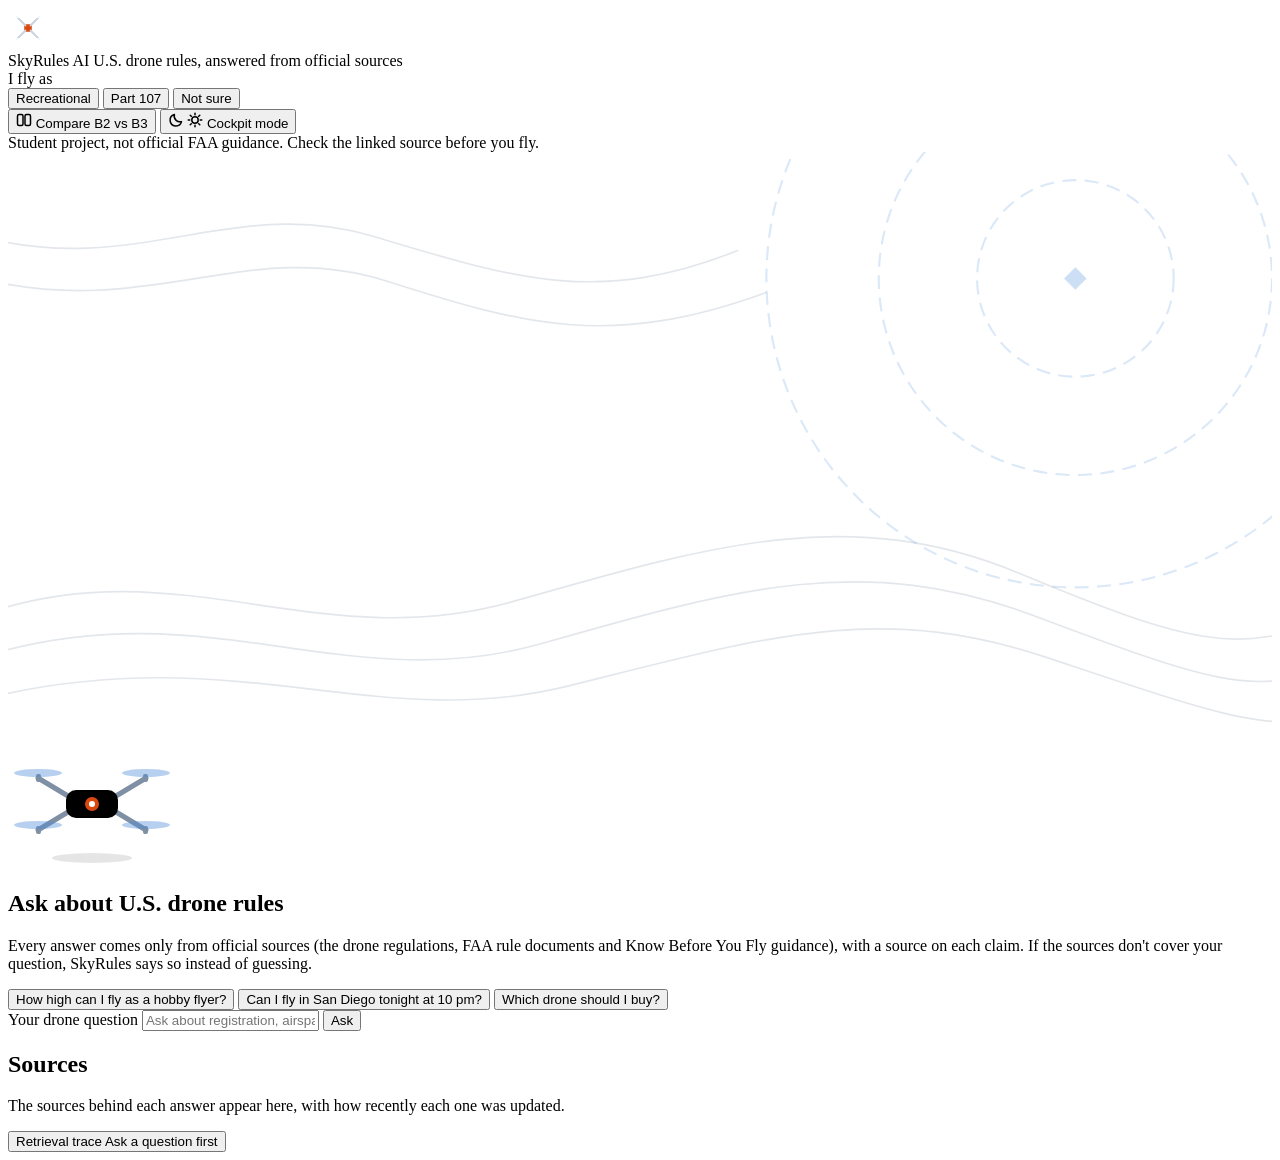
==== src/app/static/index.html @ 3227fcc3 "feat: add chat page with live preflight, cited answers and B2 vs B3 compare The demo needs a browser" ====
<!doctype html>
<html lang="en">
<head>
<meta charset="utf-8">
<meta name="viewport" content="width=device-width, initial-scale=1">
<title>SkyRules AI</title>
<link rel="preconnect" href="https://fonts.googleapis.com">
<link rel="preconnect" href="https://fonts.gstatic.com" crossorigin>
<link rel="stylesheet" href="https://fonts.googleapis.com/css2?family=IBM+Plex+Mono:wght@400;500;600&amp;family=IBM+Plex+Sans:wght@400;500;600;700&amp;display=swap">
<link rel="stylesheet" href="/static/styles.css">
</head>
<body>

<header class="site-header">
  <div class="brand">
    <svg width="40" height="40" viewBox="0 0 64 64" aria-hidden="true">
      <rect x="26" y="26" width="12" height="12" rx="3" fill="#D9480F"></rect>
      <line x1="28" y1="28" x2="14" y2="14" stroke="#C9D3DD" stroke-width="3" stroke-linecap="round"></line>
      <line x1="36" y1="28" x2="50" y2="14" stroke="#C9D3DD" stroke-width="3" stroke-linecap="round"></line>
      <line x1="28" y1="36" x2="14" y2="50" stroke="#C9D3DD" stroke-width="3" stroke-linecap="round"></line>
      <line x1="36" y1="36" x2="50" y2="50" stroke="#C9D3DD" stroke-width="3" stroke-linecap="round"></line>
      <ellipse class="sr-rotor" cx="14" cy="14" rx="10" ry="2.5" fill="#FFFFFF" fill-opacity="0.8"></ellipse>
      <ellipse class="sr-rotor" cx="50" cy="14" rx="10" ry="2.5" fill="#FFFFFF" fill-opacity="0.8"></ellipse>
      <ellipse class="sr-rotor" cx="14" cy="50" rx="10" ry="2.5" fill="#FFFFFF" fill-opacity="0.8"></ellipse>
      <ellipse class="sr-rotor" cx="50" cy="50" rx="10" ry="2.5" fill="#FFFFFF" fill-opacity="0.8"></ellipse>
    </svg>
    <div class="brand-text">
      <span class="brand-name">SkyRules AI</span>
      <span class="brand-sub">U.S. drone rules, answered from official sources</span>
    </div>
  </div>
  <div class="controls">
    <span id="pilot-label" class="pilot-label">I fly as</span>
    <div class="pilot-group" role="group" aria-labelledby="pilot-label">
      <button type="button" class="pilot-btn" data-pilot="recreational" aria-pressed="false">Recreational</button>
      <button type="button" class="pilot-btn" data-pilot="part107" aria-pressed="false">Part 107</button>
      <button type="button" class="pilot-btn" data-pilot="not_sure" aria-pressed="true">Not sure</button>
    </div>
    <button type="button" id="compare-btn" class="head-btn compare" aria-pressed="false">
      <svg width="16" height="16" viewBox="0 0 16 16" aria-hidden="true"><rect x="1.5" y="2.5" width="5.5" height="11" rx="1.5" fill="none" stroke="currentColor" stroke-width="1.5"></rect><rect x="9" y="2.5" width="5.5" height="11" rx="1.5" fill="none" stroke="currentColor" stroke-width="1.5"></rect></svg>
      <span>Compare B2 vs B3</span>
    </button>
    <button type="button" id="theme-btn" class="head-btn" aria-pressed="false">
      <svg id="theme-moon" width="16" height="16" viewBox="0 0 16 16" aria-hidden="true"><path d="M13.5 9.6A5.8 5.8 0 0 1 6.4 2.5a5.8 5.8 0 1 0 7.1 7.1z" fill="none" stroke="currentColor" stroke-width="1.5" stroke-linejoin="round"></path></svg>
      <svg id="theme-sun" width="16" height="16" viewBox="0 0 16 16" aria-hidden="true" hidden><circle cx="8" cy="8" r="3.2" fill="none" stroke="currentColor" stroke-width="1.5"></circle><path d="M8 1.2v1.6M8 13.2v1.6M1.2 8h1.6M13.2 8h1.6M3.2 3.2l1.1 1.1M11.7 11.7l1.1 1.1M3.2 12.8l1.1-1.1M11.7 4.3l1.1-1.1" stroke="currentColor" stroke-width="1.5" stroke-linecap="round"></path></svg>
      <span id="theme-label">Cockpit mode</span>
    </button>
    <span id="mock-tag" class="mock-tag" hidden>Mock events, not a real run</span>
  </div>
</header>

<div class="banner">Student project, not official FAA guidance. Check the linked source before you fly.</div>

<main class="layout">
  <section class="conversation" aria-label="Conversation">

    <div id="empty-state" class="card empty">
      <svg class="empty-bg" aria-hidden="true" width="100%" height="100%" viewBox="0 0 900 420" preserveAspectRatio="xMidYMid slice">
        <g fill="none" stroke="#4C8BD6" stroke-opacity="0.2" stroke-width="1.5">
          <circle cx="760" cy="90" r="70" stroke-dasharray="10 6"></circle>
          <circle cx="760" cy="90" r="140" stroke-dasharray="10 6"></circle>
          <circle cx="760" cy="90" r="220" stroke-dasharray="10 6"></circle>
        </g>
        <g fill="none" stroke="#7F90A4" stroke-opacity="0.22" stroke-width="1.2">
          <path d="M-20 330 C 120 280, 220 360, 360 320 S 600 250, 720 300 S 880 360, 940 330"></path>
          <path d="M-20 360 C 140 310, 240 390, 380 350 S 610 285, 730 330 S 890 390, 940 365"></path>
          <path d="M-20 390 C 160 345, 260 415, 400 380 S 620 320, 740 360 S 900 415, 940 400"></path>
          <path d="M-20 60 C 90 90, 160 30, 260 60 S 420 110, 520 70"></path>
          <path d="M-20 90 C 100 120, 170 60, 270 92 S 430 140, 540 100"></path>
        </g>
        <g fill="#4C8BD6" fill-opacity="0.28"><path d="M760 82 l8 8 l-8 8 l-8 -8z"></path></g>
      </svg>
      <div class="empty-body">
        <svg class="sr-bob" width="168" height="120" viewBox="0 0 168 120" role="img" aria-label="Drone hovering">
          <ellipse cx="84" cy="112" rx="40" ry="5" style="fill: var(--ink); fill-opacity: 0.1"></ellipse>
          <line x1="60" y1="50" x2="30" y2="32" stroke="#7F90A4" stroke-width="5" stroke-linecap="round"></line>
          <line x1="108" y1="50" x2="138" y2="32" stroke="#7F90A4" stroke-width="5" stroke-linecap="round"></line>
          <line x1="60" y1="66" x2="30" y2="84" stroke="#7F90A4" stroke-width="5" stroke-linecap="round"></line>
          <line x1="108" y1="66" x2="138" y2="84" stroke="#7F90A4" stroke-width="5" stroke-linecap="round"></line>
          <rect x="58" y="44" width="52" height="28" rx="10" style="fill: var(--droneBody)"></rect>
          <circle cx="84" cy="58" r="7" fill="#D9480F"></circle>
          <circle cx="84" cy="58" r="3" fill="#FFFFFF"></circle>
          <rect x="28" y="28" width="5" height="8" rx="2" fill="#7F90A4"></rect>
          <rect x="135" y="28" width="5" height="8" rx="2" fill="#7F90A4"></rect>
          <rect x="28" y="80" width="5" height="8" rx="2" fill="#7F90A4"></rect>
          <rect x="135" y="80" width="5" height="8" rx="2" fill="#7F90A4"></rect>
          <ellipse class="sr-rotor" cx="30" cy="27" rx="24" ry="4" fill="#4C8BD6" fill-opacity="0.4"></ellipse>
          <ellipse class="sr-rotor" cx="138" cy="27" rx="24" ry="4" fill="#4C8BD6" fill-opacity="0.4"></ellipse>
          <ellipse class="sr-rotor" cx="30" cy="79" rx="24" ry="4" fill="#4C8BD6" fill-opacity="0.4"></ellipse>
          <ellipse class="sr-rotor" cx="138" cy="79" rx="24" ry="4" fill="#4C8BD6" fill-opacity="0.4"></ellipse>
        </svg>
        <h1>Ask about U.S. drone rules</h1>
        <p>Every answer comes only from official sources (the drone regulations, FAA rule documents and Know Before You Fly guidance), with a source on each claim. If the sources don't cover your question, SkyRules says so instead of guessing.</p>
        <div class="chips">
          <button type="button" class="example-chip">How high can I fly as a hobby flyer?</button>
          <button type="button" class="example-chip">Can I fly in San Diego tonight at 10 pm?</button>
          <button type="button" class="example-chip">Which drone should I buy?</button>
        </div>
      </div>
    </div>

    <div id="thread" hidden></div>

    <form id="ask-form" class="ask-form">
      <label for="ask-input" class="sr-only">Your drone question</label>
      <input id="ask-input" class="ask-input" type="text" autocomplete="off" maxlength="1000"
             placeholder="Ask about registration, airspace, Remote ID, night flying...">
      <button type="submit" id="ask-btn" class="ask-btn">Ask</button>
    </form>
    <div id="live" class="sr-only" aria-live="polite"></div>
  </section>

  <aside class="side" aria-label="Sources and trace">
    <div class="card sources">
      <div class="card-head">
        <h2>Sources</h2>
        <span id="source-count" class="count"></span>
      </div>
      <p id="sources-empty" class="empty-note">The sources behind each answer appear here, with how recently each one was updated.</p>
      <div id="source-list" class="sources-list"></div>
    </div>

    <div class="card trace">
      <button type="button" id="trace-toggle" class="trace-toggle" aria-expanded="false" aria-controls="trace-body">
        <span>Retrieval trace</span>
        <span id="trace-toggle-label" class="trace-toggle-label">Ask a question first</span>
      </button>
      <div id="trace-body" hidden></div>
    </div>
  </aside>
</main>

<script src="/static/app.js"></script>
</body>
</html>
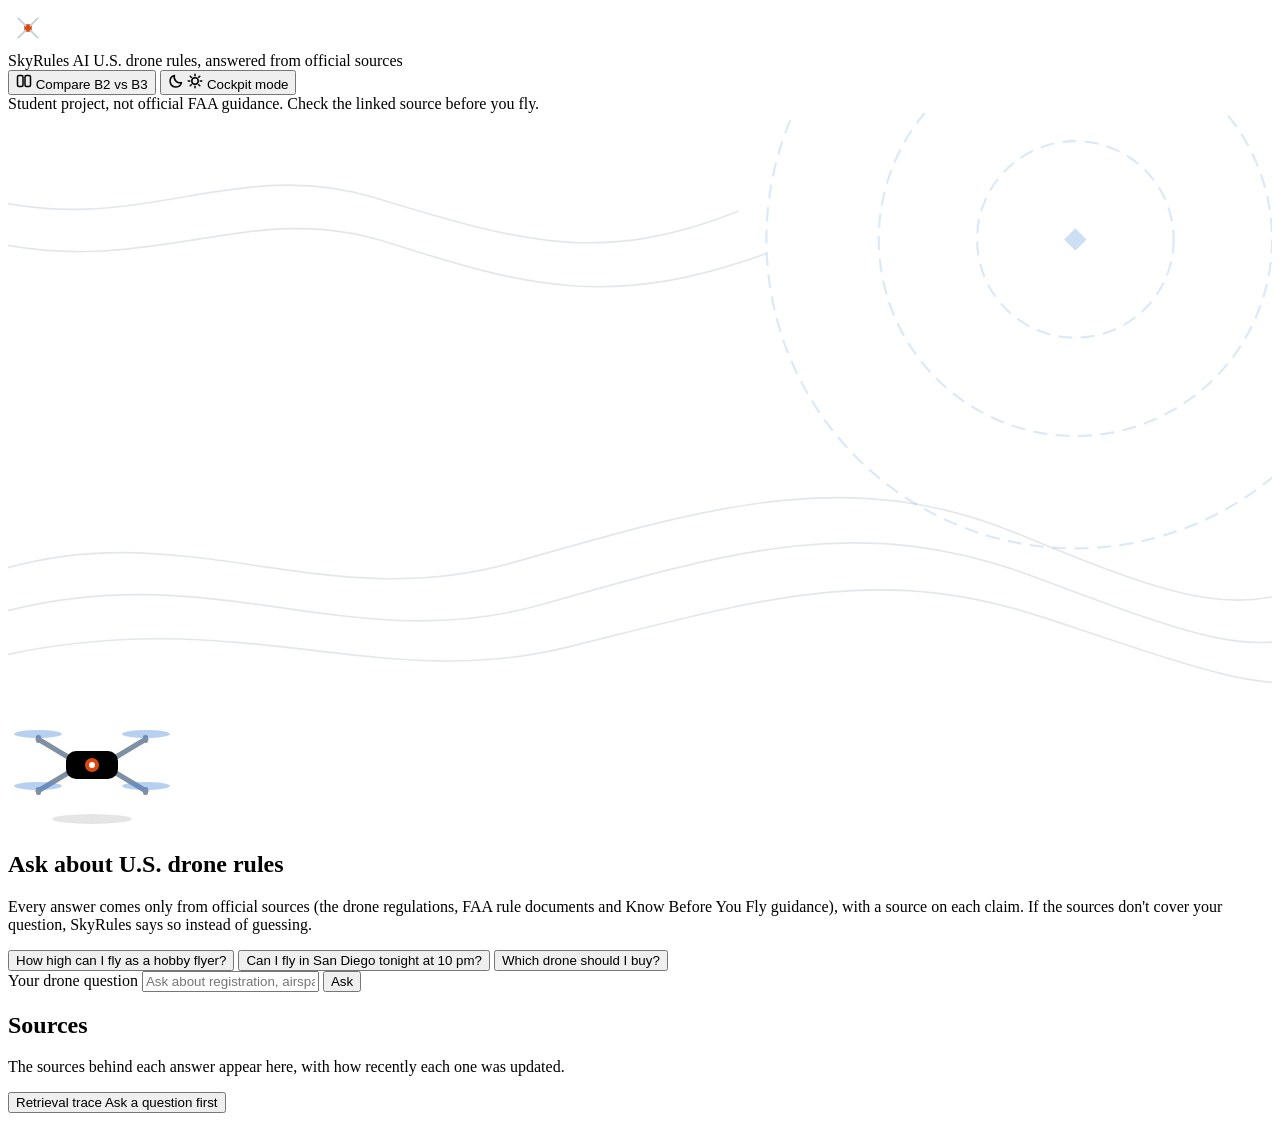
==== commit 288e0c49: "feat: remove the pilot toggle, which did not change answers Choosing Recreational or Part 107 only s" ====
--- a/src/app/static/index.html
+++ b/src/app/static/index.html
@@ -30,12 +30,6 @@
     </div>
   </div>
   <div class="controls">
-    <span id="pilot-label" class="pilot-label">I fly as</span>
-    <div class="pilot-group" role="group" aria-labelledby="pilot-label">
-      <button type="button" class="pilot-btn" data-pilot="recreational" aria-pressed="false">Recreational</button>
-      <button type="button" class="pilot-btn" data-pilot="part107" aria-pressed="false">Part 107</button>
-      <button type="button" class="pilot-btn" data-pilot="not_sure" aria-pressed="true">Not sure</button>
-    </div>
     <button type="button" id="compare-btn" class="head-btn compare" aria-pressed="false">
       <svg width="16" height="16" viewBox="0 0 16 16" aria-hidden="true"><rect x="1.5" y="2.5" width="5.5" height="11" rx="1.5" fill="none" stroke="currentColor" stroke-width="1.5"></rect><rect x="9" y="2.5" width="5.5" height="11" rx="1.5" fill="none" stroke="currentColor" stroke-width="1.5"></rect></svg>
       <span>Compare B2 vs B3</span>
